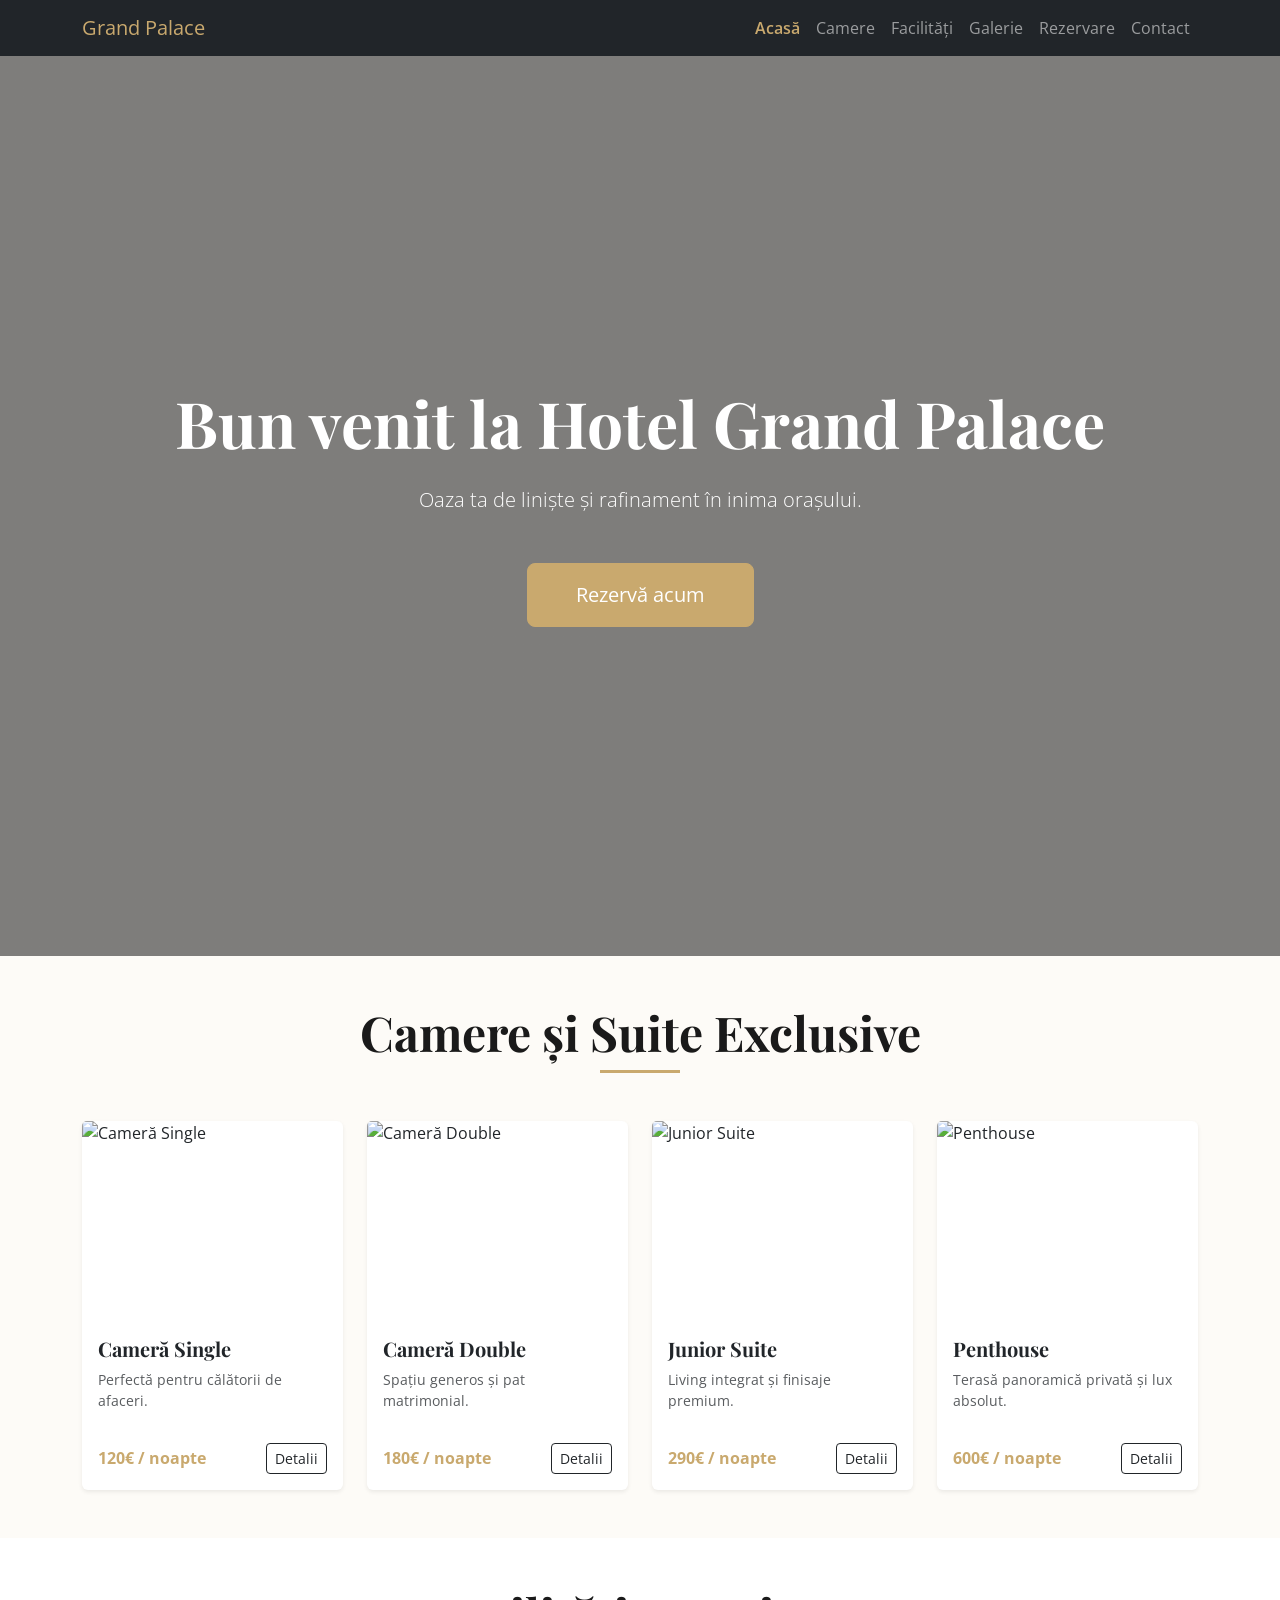
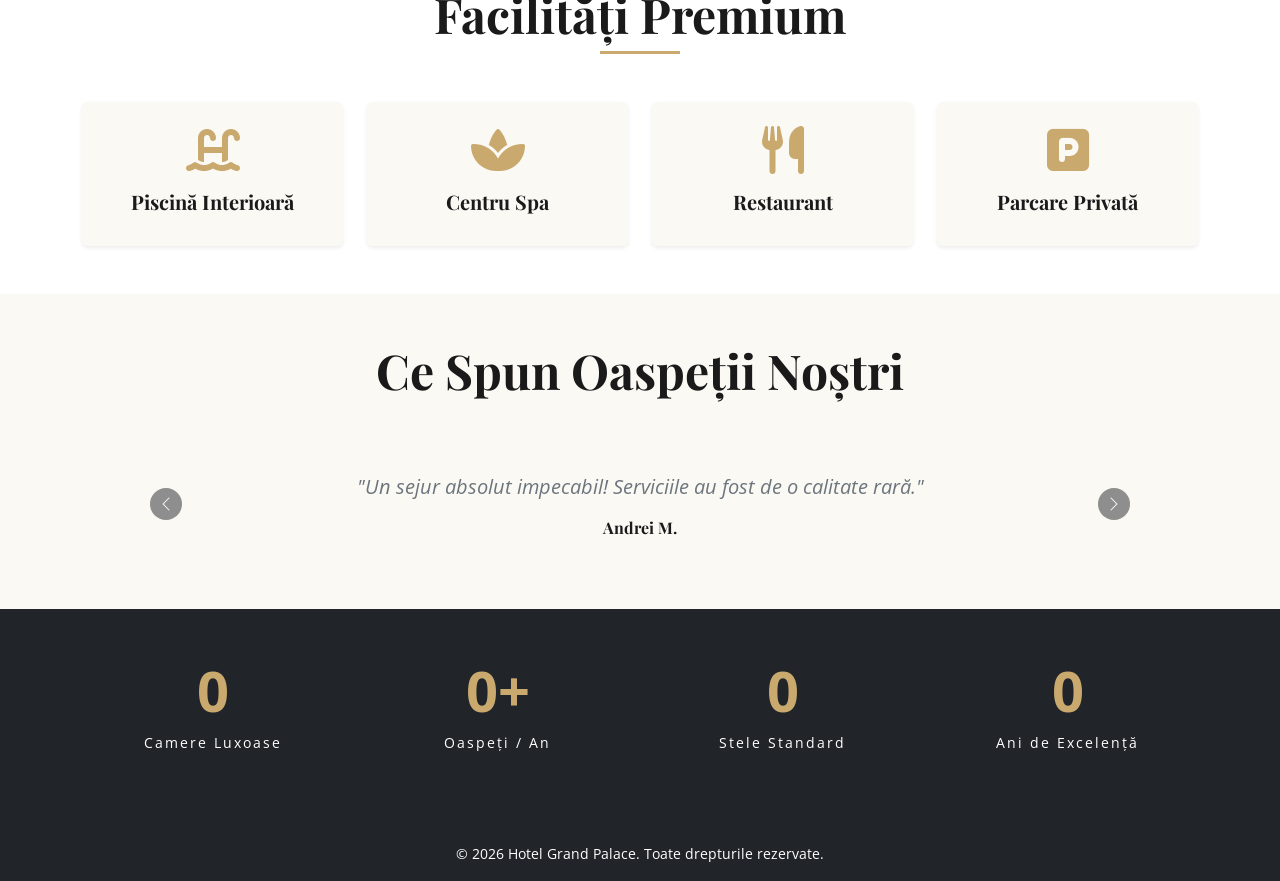
==== index.html @ fabc071b "." ====
<!DOCTYPE html>
<html lang="ro">
<head>
    <meta charset="UTF-8">
    <meta name="viewport" content="width=device-width, initial-scale=1.0">
    <title>Hotel Grand Palace | Lux și Confort la Superlativ</title>
    <meta name="description" content="Rezervați o cameră la Hotel Grand Palace. Experimentați servicii premium, facilități moderne, spa, restaurant și cazare de lux.">
    
    <link rel="shortcut icon" href="favicon.ico" type="image/x-icon">
    <link rel="preconnect" href="https://fonts.googleapis.com">
    <link rel="preconnect" href="https://fonts.gstatic.com" crossorigin>
    <link href="https://fonts.googleapis.com/css2?family=Open+Sans:wght@400;600&family=Playfair+Display:wght@600;700&display=swap" rel="stylesheet">
    <link href="https://cdn.jsdelivr.net/npm/bootstrap@5.3.3/dist/css/bootstrap.min.css" rel="stylesheet">
    <link rel="stylesheet" href="https://cdnjs.cloudflare.com/ajax/libs/font-awesome/6.4.0/css/all.min.css">
    <link rel="stylesheet" href="css/style.css">
</head>
<body>

    <nav class="navbar navbar-expand-lg navbar-dark bg-dark fixed-top">
        <div class="container">
            <a class="navbar-brand text-gold" href="index.html">Grand Palace</a>
            <button class="navbar-toggler" type="button" data-bs-toggle="collapse" data-bs-target="#mainNavbar">
                <span class="navbar-toggler-icon"></span>
            </button>
            <div class="collapse navbar-collapse" id="mainNavbar">
                <ul class="navbar-nav ms-auto">
                    <li class="nav-item"><a class="nav-link active" href="index.html">Acasă</a></li>
                    <li class="nav-item"><a class="nav-link" href="rooms.html">Camere</a></li>
                    <li class="nav-item"><a class="nav-link" href="facilities.html">Facilități</a></li>
                    <li class="nav-item"><a class="nav-link" href="gallery.html">Galerie</a></li>
                    <li class="nav-item"><a class="nav-link" href="booking.html">Rezervare</a></li>
                    <li class="nav-item"><a class="nav-link" href="contact.html">Contact</a></li>
                </ul>
            </div>
        </div>
    </nav>

    <header class="hero-section d-flex align-items-center text-center text-white" style="background: linear-gradient(rgba(0,0,0,0.5), rgba(0,0,0,0.5)), url('img/hero/hero-bg.jpg') no-repeat center center/cover; height: 100vh;">
        <div class="container">
            <h1 class="display-3 fw-bold mb-4">Bun venit la Hotel Grand Palace</h1>
            <p class="lead mb-5">Oaza ta de liniște și rafinament în inima orașului.</p>
            <a href="booking.html" class="btn btn-gold btn-lg px-5 py-3">Rezervă acum</a>
        </div>
    </header>

    <main>
        <section id="rooms-preview" class="py-5">
            <div class="container">
                <div class="text-center mb-5">
                    <h2 class="display-5 fw-bold">Camere și Suite Exclusive</h2>
                    <div class="mx-auto bg-gold" style="width: 80px; height: 3px;"></div>
                </div>
                <div class="row g-4">
                    <div class="col-md-6 col-lg-3">
                        <div class="card h-100 shadow-sm border-0">
                            <img src="img/rooms/single.jpg" class="card-img-top" alt="Cameră Single" style="height: 200px; object-fit: cover;">
                            <div class="card-body d-flex flex-column">
                                <h3 class="h5 card-title fw-bold">Cameră Single</h3>
                                <p class="card-text text-muted small flex-grow-1">Perfectă pentru călătorii de afaceri.</p>
                                <div class="d-flex justify-content-between align-items-center mt-3">
                                    <span class="fw-bold text-gold">120€ / noapte</span>
                                    <a href="rooms.html" class="btn btn-outline-dark btn-sm">Detalii</a>
                                </div>
                            </div>
                        </div>
                    </div>
                    <div class="col-md-6 col-lg-3">
                        <div class="card h-100 shadow-sm border-0">
                            <img src="img/rooms/double.jpg" class="card-img-top" alt="Cameră Double" style="height: 200px; object-fit: cover;">
                            <div class="card-body d-flex flex-column">
                                <h3 class="h5 card-title fw-bold">Cameră Double</h3>
                                <p class="card-text text-muted small flex-grow-1">Spațiu generos și pat matrimonial.</p>
                                <div class="d-flex justify-content-between align-items-center mt-3">
                                    <span class="fw-bold text-gold">180€ / noapte</span>
                                    <a href="rooms.html" class="btn btn-outline-dark btn-sm">Detalii</a>
                                </div>
                            </div>
                        </div>
                    </div>
                    <div class="col-md-6 col-lg-3">
                        <div class="card h-100 shadow-sm border-0">
                            <img src="img/rooms/suite.jpg" class="card-img-top" alt="Junior Suite" style="height: 200px; object-fit: cover;">
                            <div class="card-body d-flex flex-column">
                                <h3 class="h5 card-title fw-bold">Junior Suite</h3>
                                <p class="card-text text-muted small flex-grow-1">Living integrat și finisaje premium.</p>
                                <div class="d-flex justify-content-between align-items-center mt-3">
                                    <span class="fw-bold text-gold">290€ / noapte</span>
                                    <a href="rooms.html" class="btn btn-outline-dark btn-sm">Detalii</a>
                                </div>
                            </div>
                        </div>
                    </div>
                    <div class="col-md-6 col-lg-3">
                        <div class="card h-100 shadow-sm border-0">
                            <img src="img/rooms/penthouse.jpg" class="card-img-top" alt="Penthouse" style="height: 200px; object-fit: cover;">
                            <div class="card-body d-flex flex-column">
                                <h3 class="h5 card-title fw-bold">Penthouse</h3>
                                <p class="card-text text-muted small flex-grow-1">Terasă panoramică privată și lux absolut.</p>
                                <div class="d-flex justify-content-between align-items-center mt-3">
                                    <span class="fw-bold text-gold">600€ / noapte</span>
                                    <a href="rooms.html" class="btn btn-outline-dark btn-sm">Detalii</a>
                                </div>
                            </div>
                        </div>
                    </div>
                </div>
            </div>
        </section>

        <section id="facilities-preview" class="py-5 bg-white">
            <div class="container text-center">
                <div class="text-center mb-5">
                    <h2 class="display-5 fw-bold">Facilități Premium</h2>
                    <div class="mx-auto bg-gold" style="width: 80px; height: 3px;"></div>
                </div>
                <div class="row g-4">
                    <div class="col-6 col-md-3">
                        <div class="p-4 rounded shadow-sm bg-light-custom">
                            <i class="fas fa-swimming-pool fa-3x text-gold mb-3"></i>
                            <h3 class="h5 fw-bold">Piscină Interioară</h3>
                        </div>
                    </div>
                    <div class="col-6 col-md-3">
                        <div class="p-4 rounded shadow-sm bg-light-custom">
                            <i class="fas fa-spa fa-3x text-gold mb-3"></i>
                            <h3 class="h5 fw-bold">Centru Spa</h3>
                        </div>
                    </div>
                    <div class="col-6 col-md-3">
                        <div class="p-4 rounded shadow-sm bg-light-custom">
                            <i class="fas fa-utensils fa-3x text-gold mb-3"></i>
                            <h3 class="h5 fw-bold">Restaurant</h3>
                        </div>
                    </div>
                    <div class="col-6 col-md-3">
                        <div class="p-4 rounded shadow-sm bg-light-custom">
                            <i class="fas fa-parking fa-3x text-gold mb-3"></i>
                            <h3 class="h5 fw-bold">Parcare Privată</h3>
                        </div>
                    </div>
                </div>
            </div>
        </section>

        <section id="testimonials" class="py-5 bg-light-custom">
            <div class="container">
                <div class="text-center mb-5"><h2 class="display-5 fw-bold">Ce Spun Oaspeții Noștri</h2></div>
                <div id="testimonialCarousel" class="carousel slide" data-bs-ride="carousel">
                    <div class="carousel-inner text-center max-w-700 mx-auto py-4">
                        <div class="carousel-item active">
                            <p class="fs-5 italic text-secondary">"Un sejur absolut impecabil! Serviciile au fost de o calitate rară."</p>
                            <h4 class="h6 fw-bold mb-0">Andrei M.</h4>
                        </div>
                        <div class="carousel-item">
                            <p class="fs-5 italic text-secondary">"Personalul este extrem de amabil, micul dejun variat și delicios."</p>
                            <h4 class="h6 fw-bold mb-0">Elena R.</h4>
                        </div>
                    </div>
                    <button class="carousel-control-prev" type="button" data-bs-target="#testimonialCarousel" data-bs-slide="prev">
                        <span class="carousel-control-prev-icon bg-dark rounded-circle p-2"></span>
                    </button>
                    <button class="carousel-control-next" type="button" data-bs-target="#testimonialCarousel" data-bs-slide="next">
                        <span class="carousel-control-next-icon bg-dark rounded-circle p-2"></span>
                    </button>
                </div>
            </div>
        </section>

        <section id="counters" class="py-5 bg-dark text-white">
            <div class="container text-center">
                <div class="row g-4">
                    <div class="col-6 col-md-3">
                        <span class="display-4 fw-bold text-gold counter" data-target="150">0</span>
                        <p class="small tracking-wide mt-2">Camere Luxoase</p>
                    </div>
                    <div class="col-6 col-md-3">
                        <span class="display-4 fw-bold text-gold counter" data-target="12000">0</span><span class="display-4 fw-bold text-gold">+</span>
                        <p class="small tracking-wide mt-2">Oaspeți / An</p>
                    </div>
                    <div class="col-6 col-md-3">
                        <span class="display-4 fw-bold text-gold counter" data-target="5">0</span>
                        <p class="small tracking-wide mt-2">Stele Standard</p>
                    </div>
                    <div class="col-6 col-md-3">
                        <span class="display-4 fw-bold text-gold counter" data-target="10">0</span>
                        <p class="small tracking-wide mt-2">Ani de Excelență</p>
                    </div>
                </div>
            </div>
        </section>
    </main>

    <footer class="bg-dark text-white pt-4 pb-3 text-center">
        <small>&copy; 2026 Hotel Grand Palace. Toate drepturile rezervate.</small>
    </footer>

    <script src="https://cdn.jsdelivr.net/npm/bootstrap@5.3.3/dist/js/bootstrap.bundle.min.js"></script>
    <script src="js/main.js" defer></script>
</body>
</html>
---- css/style.css ----
/* Variabile pentru culorile din cerințe */
:root {
    --primary-gold: #C9A96E;
    --accent-blue: #1A237E;
    --light-bg: #fdfbf7; /* crem neutru */
    --dark-neutral: #1a1a1a;
    --font-titles: 'Playfair Display', serif;
    --font-body: 'Open Sans', sans-serif;
}

body {
    font-family: var(--font-body);
    background-color: var(--light-bg);
    color: var(--dark-neutral);
    padding-top: 56px; /* Pentru a nu ascunde conținutul sub meniul fix */
}

/* Stiluri pentru Titluri */
h1, h2, h3, h4, h5, h6, .font-title {
    font-family: var(--font-titles);
}

/* Elemente personalizate bazate pe cerințe */
.text-gold {
    color: var(--primary-gold) !important;
}

.bg-gold {
    background-color: var(--primary-gold) !important;
}

.btn-gold {
    background-color: var(--primary-gold);
    color: #fff;
    border: 1px solid var(--primary-gold);
    transition: all 0.3s ease;
}

.btn-gold:hover {
    background-color: transparent;
    color: var(--primary-gold);
    border-color: var(--primary-gold);
}

/* Navigarea */
.navbar-nav .nav-link.active {
    color: var(--primary-gold) !important;
    font-weight: 600;
}
/* Fundal suplimentar crem deschis */
.bg-light-custom {
    background-color: #fbf9f4 !important;
}

/* Limitare lățime text testimoniale pentru lizibilitate */
.max-w-700 {
    max-width: 700px;
}

.italic {
    font-style: italic;
}

/* Distanțare litere pentru un aspect elegant */
.tracking-wide {
    letter-spacing: 2px;
}

/* Asigură-te că butoanele de carousel au contrast pe fundal deschis */
.carousel-control-prev-icon, .carousel-control-next-icon {
    background-size: 50%;
}
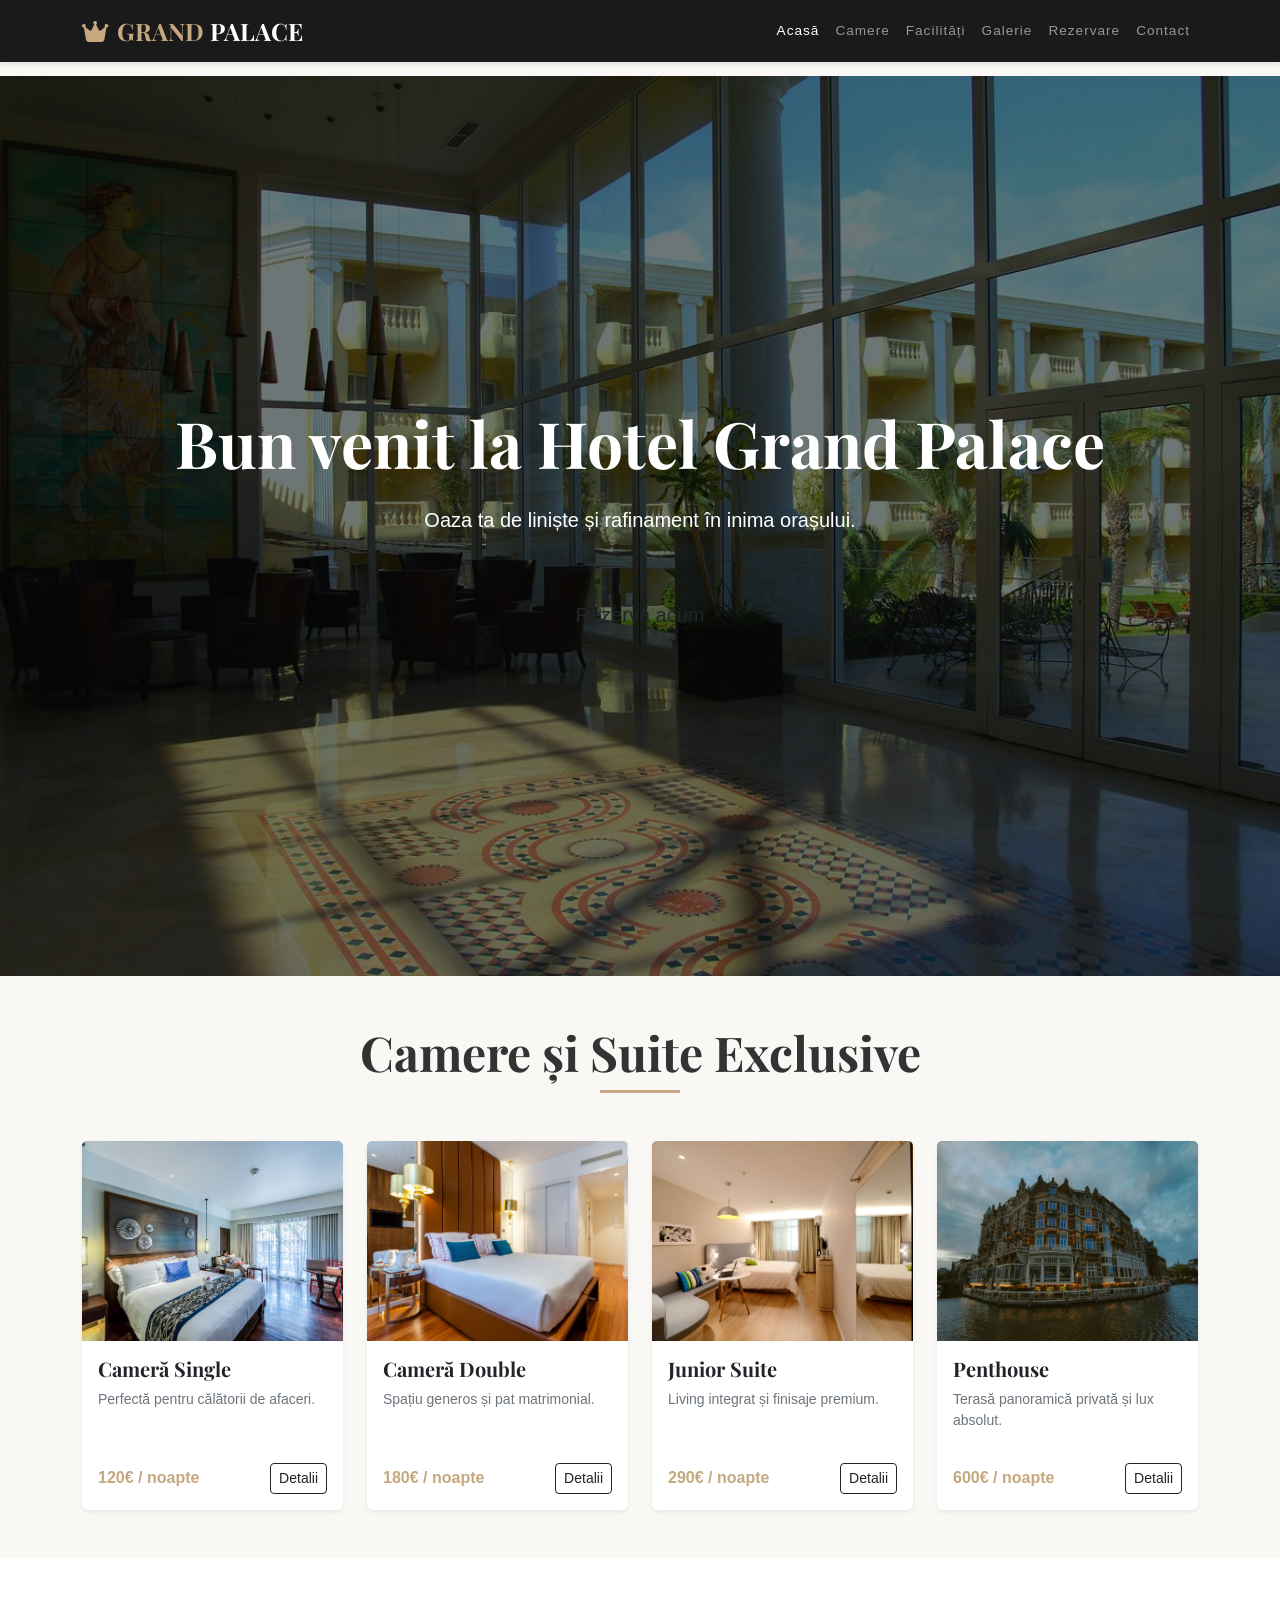
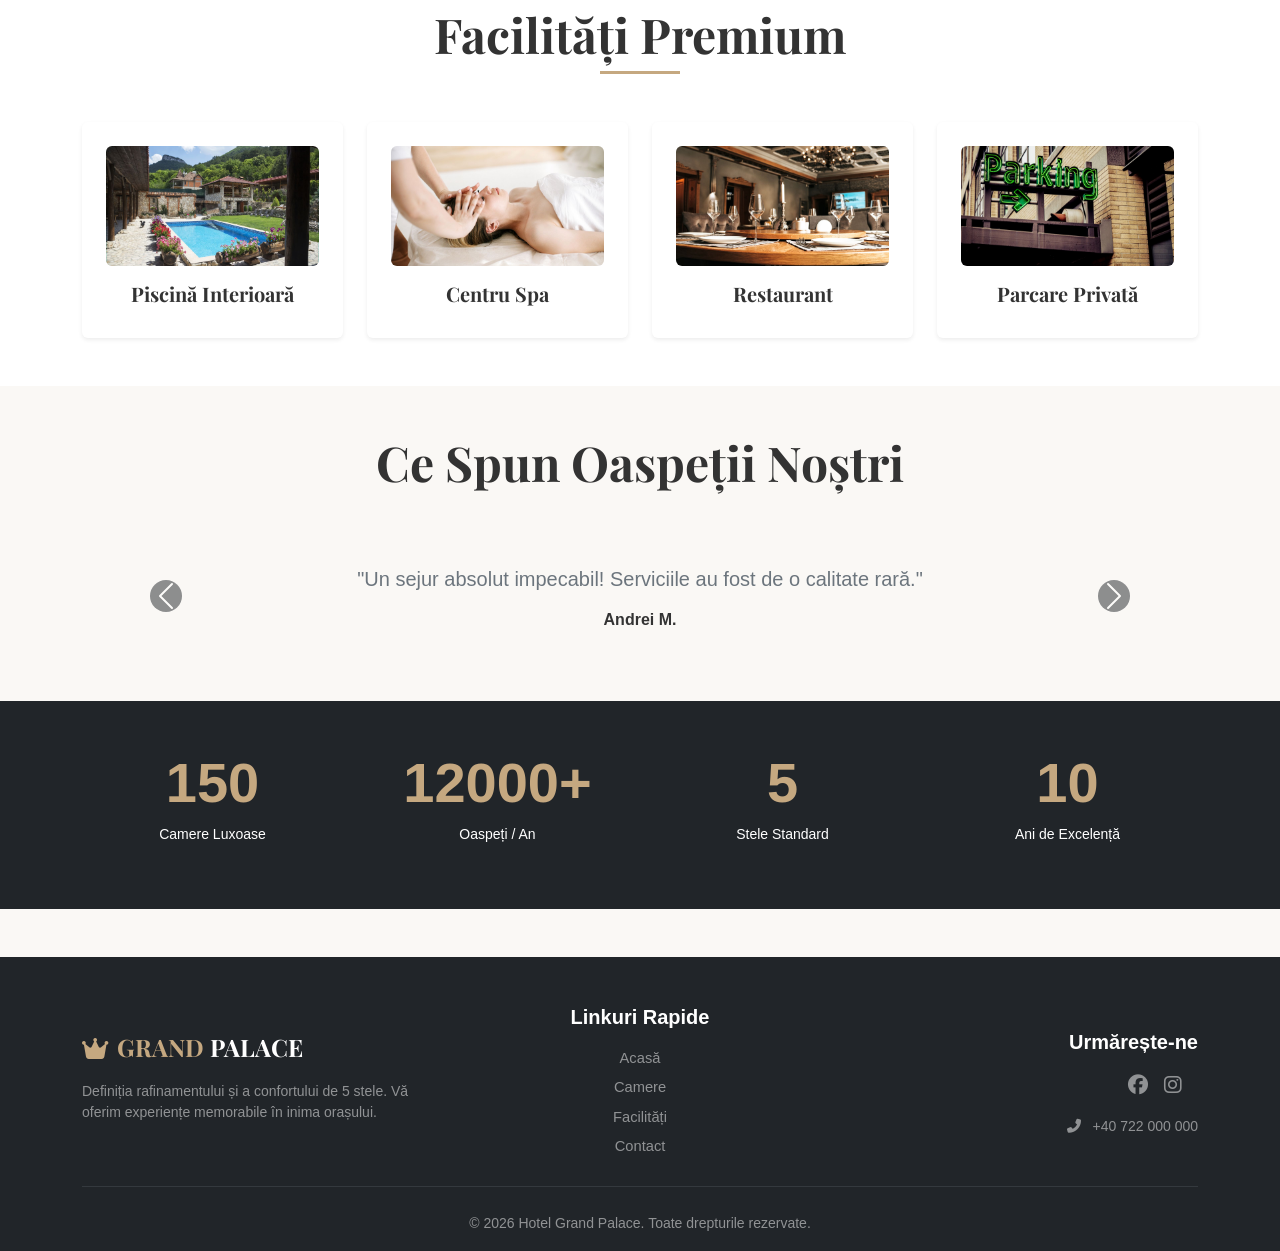
==== commit c3f9d1eb: "Editarile facute" ====
--- a/index.html
+++ b/index.html
@@ -16,9 +16,12 @@
 </head>
 <body>
 
+    <!-- Navigație cu Logo Stilizat (Fără Imagine) -->
     <nav class="navbar navbar-expand-lg navbar-dark bg-dark fixed-top">
         <div class="container">
-            <a class="navbar-brand text-gold" href="index.html">Grand Palace</a>
+            <a class="navbar-brand d-flex align-items-center fw-bold text-uppercase tracking-wide fs-4" href="index.html" style="font-family: 'Playfair Display', serif;">
+                <i class="fas fa-crown text-gold me-2"></i><span class="text-gold">Grand</span>&nbsp;<span class="text-white">Palace</span>
+            </a>
             <button class="navbar-toggler" type="button" data-bs-toggle="collapse" data-bs-target="#mainNavbar">
                 <span class="navbar-toggler-icon"></span>
             </button>
@@ -35,7 +38,7 @@
         </div>
     </nav>
 
-    <header class="hero-section d-flex align-items-center text-center text-white" style="background: linear-gradient(rgba(0,0,0,0.5), rgba(0,0,0,0.5)), url('img/hero/hero-bg.jpg') no-repeat center center/cover; height: 100vh;">
+    <header class="hero-section d-flex align-items-center text-center text-white" style="background: linear-gradient(rgba(0,0,0,0.5), rgba(0,0,0,0.5)), url('img/luxury hotel lobby.jpg') no-repeat center center/cover; height: 100vh;">
         <div class="container">
             <h1 class="display-3 fw-bold mb-4">Bun venit la Hotel Grand Palace</h1>
             <p class="lead mb-5">Oaza ta de liniște și rafinament în inima orașului.</p>
@@ -53,10 +56,10 @@
                 <div class="row g-4">
                     <div class="col-md-6 col-lg-3">
                         <div class="card h-100 shadow-sm border-0">
-                            <img src="img/rooms/single.jpg" class="card-img-top" alt="Cameră Single" style="height: 200px; object-fit: cover;">
+                            <img src="img/hotel room single.jpg" class="card-img-top" alt="Cameră Single" style="height: 200px; object-fit: cover;">
                             <div class="card-body d-flex flex-column">
                                 <h3 class="h5 card-title fw-bold">Cameră Single</h3>
-                                <p class="card-text text-muted small flex-grow-1">Perfectă pentru călătorii de afaceri.</p>
+                                <p class="card-text text-white-50 small flex-grow-1" style="color: #6c757d !important;">Perfectă pentru călătorii de afaceri.</p>
                                 <div class="d-flex justify-content-between align-items-center mt-3">
                                     <span class="fw-bold text-gold">120€ / noapte</span>
                                     <a href="rooms.html" class="btn btn-outline-dark btn-sm">Detalii</a>
@@ -66,10 +69,10 @@
                     </div>
                     <div class="col-md-6 col-lg-3">
                         <div class="card h-100 shadow-sm border-0">
-                            <img src="img/rooms/double.jpg" class="card-img-top" alt="Cameră Double" style="height: 200px; object-fit: cover;">
+                            <img src="img/hotel room double.jpg" class="card-img-top" alt="Cameră Double" style="height: 200px; object-fit: cover;">
                             <div class="card-body d-flex flex-column">
                                 <h3 class="h5 card-title fw-bold">Cameră Double</h3>
-                                <p class="card-text text-muted small flex-grow-1">Spațiu generos și pat matrimonial.</p>
+                                <p class="card-text text-white-50 small flex-grow-1" style="color: #6c757d !important;">Spațiu generos și pat matrimonial.</p>
                                 <div class="d-flex justify-content-between align-items-center mt-3">
                                     <span class="fw-bold text-gold">180€ / noapte</span>
                                     <a href="rooms.html" class="btn btn-outline-dark btn-sm">Detalii</a>
@@ -79,10 +82,10 @@
                     </div>
                     <div class="col-md-6 col-lg-3">
                         <div class="card h-100 shadow-sm border-0">
-                            <img src="img/rooms/suite.jpg" class="card-img-top" alt="Junior Suite" style="height: 200px; object-fit: cover;">
+                            <img src="img/hotel suite room.jpg" class="card-img-top" alt="Junior Suite" style="height: 200px; object-fit: cover;">
                             <div class="card-body d-flex flex-column">
                                 <h3 class="h5 card-title fw-bold">Junior Suite</h3>
-                                <p class="card-text text-muted small flex-grow-1">Living integrat și finisaje premium.</p>
+                                <p class="card-text text-white-50 small flex-grow-1" style="color: #6c757d !important;">Living integrat și finisaje premium.</p>
                                 <div class="d-flex justify-content-between align-items-center mt-3">
                                     <span class="fw-bold text-gold">290€ / noapte</span>
                                     <a href="rooms.html" class="btn btn-outline-dark btn-sm">Detalii</a>
@@ -92,10 +95,10 @@
                     </div>
                     <div class="col-md-6 col-lg-3">
                         <div class="card h-100 shadow-sm border-0">
-                            <img src="img/rooms/penthouse.jpg" class="card-img-top" alt="Penthouse" style="height: 200px; object-fit: cover;">
+                            <img src="img/hotel penthouse luxury.jpg" class="card-img-top" alt="Penthouse" style="height: 200px; object-fit: cover;">
                             <div class="card-body d-flex flex-column">
                                 <h3 class="h5 card-title fw-bold">Penthouse</h3>
-                                <p class="card-text text-muted small flex-grow-1">Terasă panoramică privată și lux absolut.</p>
+                                <p class="card-text text-white-50 small flex-grow-1" style="color: #6c757d !important;">Terasă panoramică privată și lux absolut.</p>
                                 <div class="d-flex justify-content-between align-items-center mt-3">
                                     <span class="fw-bold text-gold">600€ / noapte</span>
                                     <a href="rooms.html" class="btn btn-outline-dark btn-sm">Detalii</a>
@@ -116,25 +119,25 @@
                 <div class="row g-4">
                     <div class="col-6 col-md-3">
                         <div class="p-4 rounded shadow-sm bg-light-custom">
-                            <i class="fas fa-swimming-pool fa-3x text-gold mb-3"></i>
+                            <img src="img/hotel swimming pool.jpg" alt="Piscină" class="img-fluid rounded mb-3" style="height: 120px; object-fit: cover; width: 100%;">
                             <h3 class="h5 fw-bold">Piscină Interioară</h3>
                         </div>
                     </div>
                     <div class="col-6 col-md-3">
                         <div class="p-4 rounded shadow-sm bg-light-custom">
-                            <i class="fas fa-spa fa-3x text-gold mb-3"></i>
+                            <img src="img/hotel spa massage (2).jpg" alt="Centru Spa" class="img-fluid rounded mb-3" style="height: 120px; object-fit: cover; width: 100%;">
                             <h3 class="h5 fw-bold">Centru Spa</h3>
                         </div>
                     </div>
                     <div class="col-6 col-md-3">
                         <div class="p-4 rounded shadow-sm bg-light-custom">
-                            <i class="fas fa-utensils fa-3x text-gold mb-3"></i>
+                            <img src="img/fine dining restaurant.jpg" alt="Restaurant" class="img-fluid rounded mb-3" style="height: 120px; object-fit: cover; width: 100%;">
                             <h3 class="h5 fw-bold">Restaurant</h3>
                         </div>
                     </div>
                     <div class="col-6 col-md-3">
                         <div class="p-4 rounded shadow-sm bg-light-custom">
-                            <i class="fas fa-parking fa-3x text-gold mb-3"></i>
+                            <img src="img/private parking.jpg" alt="Parcare Privată" class="img-fluid rounded mb-3" style="height: 120px; object-fit: cover; width: 100%;">
                             <h3 class="h5 fw-bold">Parcare Privată</h3>
                         </div>
                     </div>
@@ -170,19 +173,19 @@
             <div class="container text-center">
                 <div class="row g-4">
                     <div class="col-6 col-md-3">
-                        <span class="display-4 fw-bold text-gold counter" data-target="150">0</span>
+                        <span class="display-4 fw-bold text-gold counter" data-target="150">150</span>
                         <p class="small tracking-wide mt-2">Camere Luxoase</p>
                     </div>
                     <div class="col-6 col-md-3">
-                        <span class="display-4 fw-bold text-gold counter" data-target="12000">0</span><span class="display-4 fw-bold text-gold">+</span>
+                        <span class="display-4 fw-bold text-gold counter" data-target="12000">12000</span><span class="display-4 fw-bold text-gold">+</span>
                         <p class="small tracking-wide mt-2">Oaspeți / An</p>
                     </div>
                     <div class="col-6 col-md-3">
-                        <span class="display-4 fw-bold text-gold counter" data-target="5">0</span>
+                        <span class="display-4 fw-bold text-gold counter" data-target="5">5</span>
                         <p class="small tracking-wide mt-2">Stele Standard</p>
                     </div>
                     <div class="col-6 col-md-3">
-                        <span class="display-4 fw-bold text-gold counter" data-target="10">0</span>
+                        <span class="display-4 fw-bold text-gold counter" data-target="10">10</span>
                         <p class="small tracking-wide mt-2">Ani de Excelență</p>
                     </div>
                 </div>
@@ -190,8 +193,42 @@
         </section>
     </main>
 
-    <footer class="bg-dark text-white pt-4 pb-3 text-center">
-        <small>&copy; 2026 Hotel Grand Palace. Toate drepturile rezervate.</small>
+    <!-- Subsol cu Logo Stilizat -->
+    <footer class="bg-dark text-white pt-5 pb-3">
+        <div class="container">
+            <div class="row g-4 text-center text-md-start align-items-center">
+                <div class="col-md-4">
+                    <div class="mb-3">
+                        <a class="text-decoration-none fw-bold text-uppercase tracking-wide fs-4" href="index.html" style="font-family: 'Playfair Display', serif;">
+                            <i class="fas fa-crown text-gold me-2"></i><span class="text-gold">Grand</span>&nbsp;<span class="text-white">Palace</span>
+                        </a>
+                    </div>
+                    <p class="text-white-50 small">Definiția rafinamentului și a confortului de 5 stele. Vă oferim experiențe memorabile în inima orașului.</p>
+                </div>
+                <div class="col-md-4 text-md-center">
+                    <h5 class="text-white fw-bold mb-3">Linkuri Rapide</h5>
+                    <ul class="list-unstyled mb-0">
+                        <li class="mb-1"><a href="index.html" class="text-white-50 text-decoration-none small hover-gold">Acasă</a></li>
+                        <li class="mb-1"><a href="rooms.html" class="text-white-50 text-decoration-none small hover-gold">Camere</a></li>
+                        <li class="mb-1"><a href="facilities.html" class="text-white-50 text-decoration-none small hover-gold">Facilități</a></li>
+                        <li class="mb-1"><a href="contact.html" class="text-white-50 text-decoration-none small hover-gold">Contact</a></li>
+                    </ul>
+                </div>
+                <div class="col-md-4 text-md-end">
+                    <h5 class="text-white fw-bold mb-3">Urmărește-ne</h5>
+                    <div class="d-flex justify-content-center justify-content-md-end gap-3 mb-3">
+                        <a href="#" class="text-white-50 fs-5 hover-gold"><i class="fab fa-facebook"></i></a>
+                        <a href="#" class="text-white-50 fs-5 hover-gold"><i class="fab fa-instagram"></i></a>
+                        <a href="#" class="text-white-50 fs-5 hover-gold"><i class="fab fa-tripadvisor"></i></a>
+                    </div>
+                    <p class="text-white-50 small mb-0"><i class="fas fa-phone-alt me-2"></i> +40 722 000 000</p>
+                </div>
+            </div>
+            <hr class="border-secondary my-4">
+            <div class="text-center">
+                <small class="text-white-50">&copy; 2026 Hotel Grand Palace. Toate drepturile rezervate.</small>
+            </div>
+        </div>
     </footer>
 
     <script src="https://cdn.jsdelivr.net/npm/bootstrap@5.3.3/dist/js/bootstrap.bundle.min.js"></script>
--- a/css/style.css
+++ b/css/style.css
@@ -1,72 +1,78 @@
-/* Variabile pentru culorile din cerințe */
-:root {
-    --primary-gold: #C9A96E;
-    --accent-blue: #1A237E;
-    --light-bg: #fdfbf7; /* crem neutru */
-    --dark-neutral: #1a1a1a;
-    --font-titles: 'Playfair Display', serif;
-    --font-body: 'Open Sans', sans-serif;
+/* ==========================================================================
+   1. Stiluri Globale
+   ========================================================================== */
+body {
+    font-family: 'Montserrat', sans-serif;
+    background-color: #faf8f5;
+    color: #333;
+    padding-top: 76px; /* Ajustare pentru navbar-ul fix */
 }
 
-body {
-    font-family: var(--font-body);
-    background-color: var(--light-bg);
-    color: var(--dark-neutral);
-    padding-top: 56px; /* Pentru a nu ascunde conținutul sub meniul fix */
+/* ==========================================================================
+   2. Tipografie și Culori
+   ========================================================================== */
+h1, h2, h3, .navbar-brand {
+    font-family: 'Playfair Display', serif;
 }
 
-/* Stiluri pentru Titluri */
-h1, h2, h3, h4, h5, h6, .font-title {
-    font-family: var(--font-titles);
-}
-
-/* Elemente personalizate bazate pe cerințe */
 .text-gold {
-    color: var(--primary-gold) !important;
+    color: #c5a880 !important;
 }
 
 .bg-gold {
-    background-color: var(--primary-gold) !important;
+    background-color: #c5a880 !important;
 }
 
-.btn-gold {
-    background-color: var(--primary-gold);
-    color: #fff;
-    border: 1px solid var(--primary-gold);
-    transition: all 0.3s ease;
+/* ==========================================================================
+   3. Elemente de Design Facilități
+   ========================================================================== */
+.line-separator {
+    width: 80px;
+    height: 3px;
+    margin-bottom: 2rem;
 }
 
-.btn-gold:hover {
-    background-color: transparent;
-    color: var(--primary-gold);
-    border-color: var(--primary-gold);
+.img-facility {
+    height: 400px;
+    width: 100%;
+    object-fit: cover;
+    border-radius: 8px;
+    transition: transform 0.4s ease;
 }
 
-/* Navigarea */
-.navbar-nav .nav-link.active {
-    color: var(--primary-gold) !important;
-    font-weight: 600;
-}
-/* Fundal suplimentar crem deschis */
-.bg-light-custom {
-    background-color: #fbf9f4 !important;
+/* Efect de zoom la trecerea mouse-ului */
+.img-facility:hover {
+    transform: scale(1.02);
 }
 
-/* Limitare lățime text testimoniale pentru lizibilitate */
-.max-w-700 {
-    max-width: 700px;
+/* Stilizare liste cu iconițe */
+.list-unstyled li {
+    margin-bottom: 10px;
+    font-size: 1.05rem;
+    color: #555;
 }
 
-.italic {
-    font-style: italic;
+.list-unstyled li i {
+    width: 25px;
+    text-align: center;
 }
 
-/* Distanțare litere pentru un aspect elegant */
-.tracking-wide {
-    letter-spacing: 2px;
+/* ==========================================================================
+   4. Navigație și Footer
+   ========================================================================== */
+.navbar {
+    background-color: #1a1a1a !important;
+    box-shadow: 0 2px 5px rgba(0,0,0,0.1);
 }
 
-/* Asigură-te că butoanele de carousel au contrast pe fundal deschis */
-.carousel-control-prev-icon, .carousel-control-next-icon {
-    background-size: 50%;
+.navbar-nav .nav-link {
+    font-size: 0.85rem;
+    letter-spacing: 1px;
+}
+
+footer {
+    background-color: #1a1a1a;
+    color: #fff;
+    padding: 2rem 0;
+    margin-top: 3rem;
 }
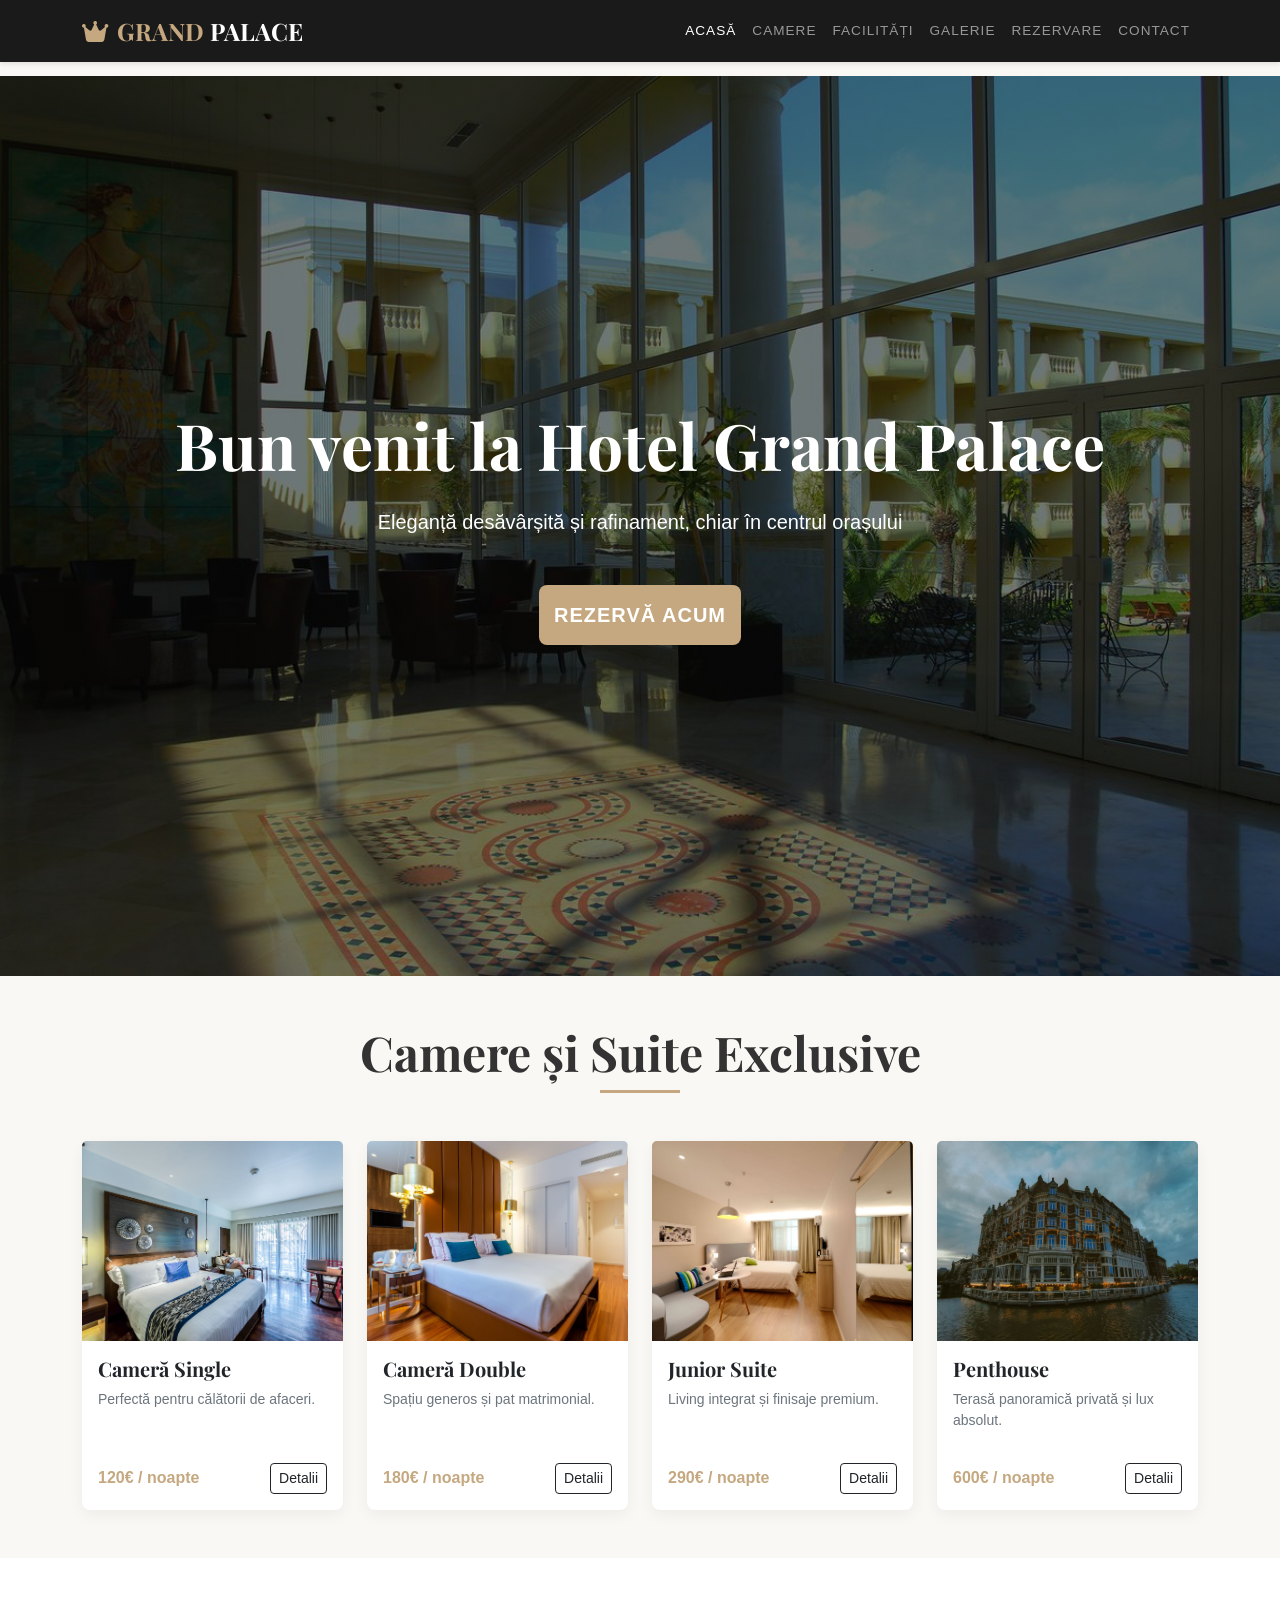
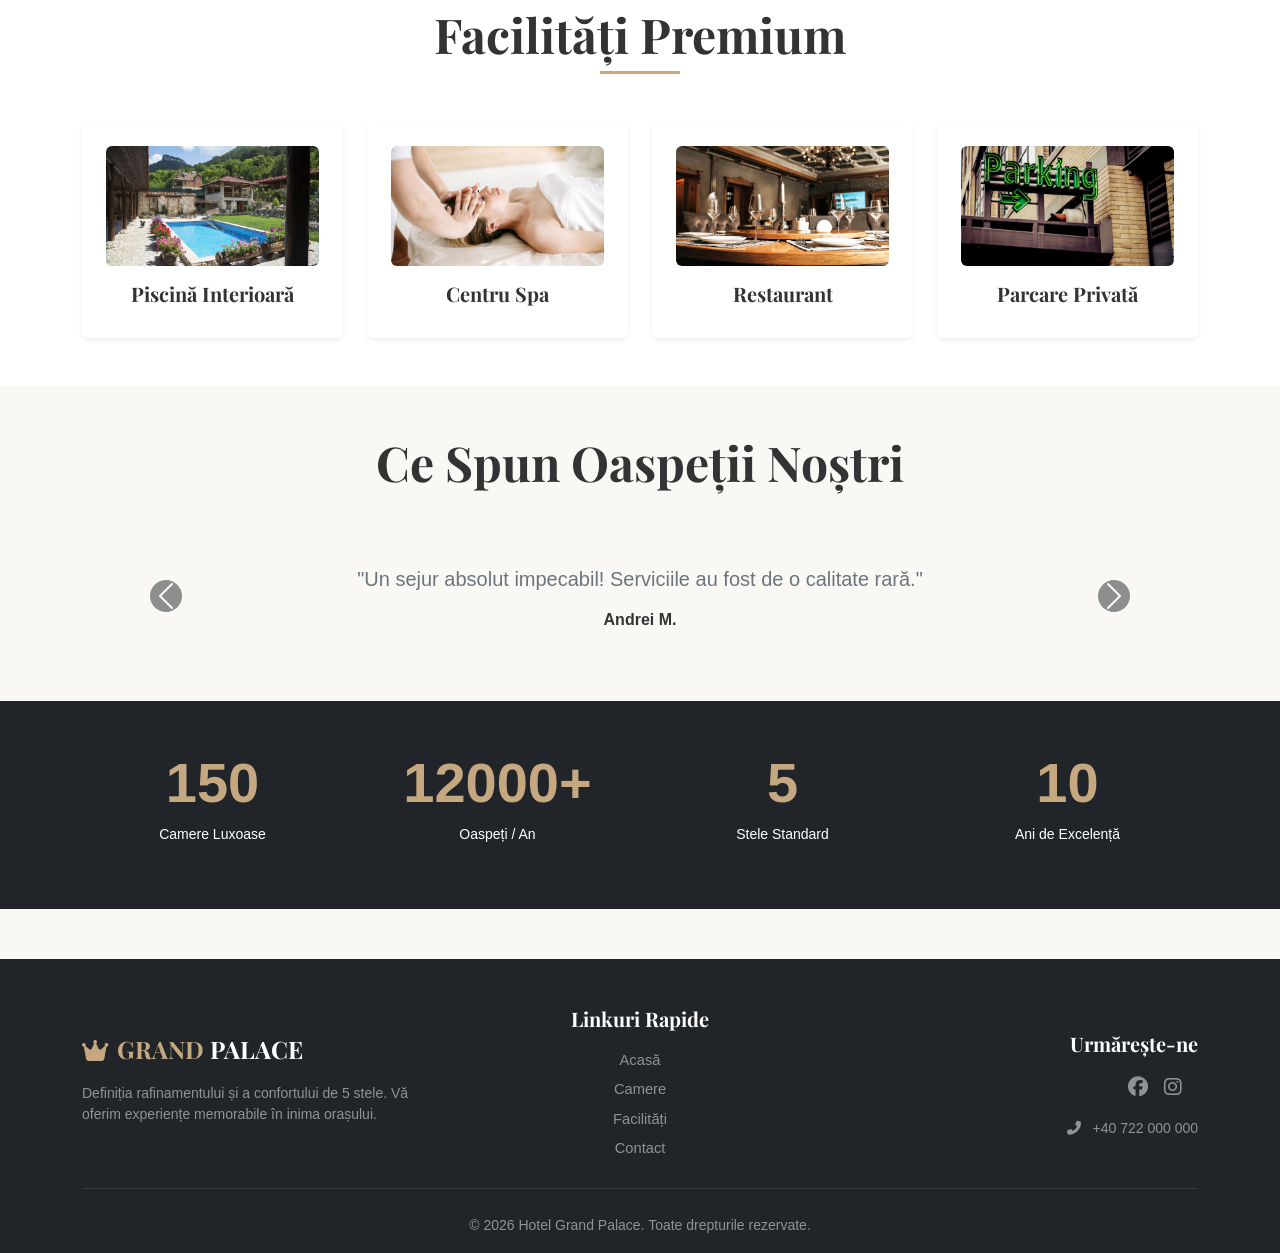
==== commit 4dce5b97: "Am editat" ====
--- a/index.html
+++ b/index.html
@@ -16,7 +16,7 @@
 </head>
 <body>
 
-    <!-- Navigație cu Logo Stilizat (Fără Imagine) -->
+    
     <nav class="navbar navbar-expand-lg navbar-dark bg-dark fixed-top">
         <div class="container">
             <a class="navbar-brand d-flex align-items-center fw-bold text-uppercase tracking-wide fs-4" href="index.html" style="font-family: 'Playfair Display', serif;">
@@ -41,7 +41,7 @@
     <header class="hero-section d-flex align-items-center text-center text-white" style="background: linear-gradient(rgba(0,0,0,0.5), rgba(0,0,0,0.5)), url('img/luxury hotel lobby.jpg') no-repeat center center/cover; height: 100vh;">
         <div class="container">
             <h1 class="display-3 fw-bold mb-4">Bun venit la Hotel Grand Palace</h1>
-            <p class="lead mb-5">Oaza ta de liniște și rafinament în inima orașului.</p>
+            <p class="lead mb-5">Eleganță desăvârșită și rafinament, chiar în centrul orașului</p>
             <a href="booking.html" class="btn btn-gold btn-lg px-5 py-3">Rezervă acum</a>
         </div>
     </header>
--- a/css/style.css
+++ b/css/style.css
@@ -1,16 +1,12 @@
-/* ==========================================================================
-   1. Stiluri Globale
-   ========================================================================== */
+
 body {
     font-family: 'Montserrat', sans-serif;
     background-color: #faf8f5;
     color: #333;
-    padding-top: 76px; /* Ajustare pentru navbar-ul fix */
+    padding-top: 76px;
 }
 
-/* ==========================================================================
-   2. Tipografie și Culori
-   ========================================================================== */
+
 h1, h2, h3, .navbar-brand {
     font-family: 'Playfair Display', serif;
 }
@@ -23,9 +19,7 @@
     background-color: #c5a880 !important;
 }
 
-/* ==========================================================================
-   3. Elemente de Design Facilități
-   ========================================================================== */
+
 .line-separator {
     width: 80px;
     height: 3px;
@@ -40,12 +34,10 @@
     transition: transform 0.4s ease;
 }
 
-/* Efect de zoom la trecerea mouse-ului */
 .img-facility:hover {
     transform: scale(1.02);
 }
 
-/* Stilizare liste cu iconițe */
 .list-unstyled li {
     margin-bottom: 10px;
     font-size: 1.05rem;
@@ -57,9 +49,7 @@
     text-align: center;
 }
 
-/* ==========================================================================
-   4. Navigație și Footer
-   ========================================================================== */
+
 .navbar {
     background-color: #1a1a1a !important;
     box-shadow: 0 2px 5px rgba(0,0,0,0.1);
@@ -68,6 +58,12 @@
 .navbar-nav .nav-link {
     font-size: 0.85rem;
     letter-spacing: 1px;
+    text-transform: uppercase;
+    transition: color 0.3s ease;
+}
+
+.navbar-nav .nav-link:hover {
+    color: #c5a880 !important;
 }
 
 footer {
@@ -75,4 +71,92 @@
     color: #fff;
     padding: 2rem 0;
     margin-top: 3rem;
+}
+
+#bookingForm, #contactForm {
+    background: #ffffff;
+    padding: 40px !important;
+    border-radius: 15px;
+    box-shadow: 0 10px 30px rgba(0,0,0,0.05);
+    border: 1px solid #f0f0f0;
+}
+
+.form-control, .form-select {
+    padding: 12px 15px;
+    border: 1px solid #ddd;
+    border-radius: 8px;
+    transition: all 0.3s ease;
+}
+
+.form-control:focus, .form-select:focus {
+    border-color: #c5a880;
+    box-shadow: 0 0 0 3px rgba(197, 168, 128, 0.2);
+}
+
+.btn-gold {
+    background-color: #c5a880;
+    color: white;
+    font-weight: 600;
+    text-transform: uppercase;
+    letter-spacing: 1px;
+    border: none;
+    padding: 15px !important;
+    border-radius: 8px;
+    transition: background 0.3s;
+}
+
+.btn-gold:hover {
+    background-color: #a88d67;
+    color: white;
+}
+
+#totalPrice {
+    color: #c5a880;
+}
+
+.card {
+    border-radius: 8px !important;
+    border: none !important;
+    background: #ffffff !important;
+    box-shadow: 0 5px 15px rgba(0,0,0,0.05) !important;
+    transition: transform 0.3s ease;
+}
+
+.card:hover {
+    transform: translateY(-5px);
+}
+
+.card i {
+    font-size: 1.2rem;
+    color: #c5a880;
+    width: 30px;
+}
+
+footer {
+    background-color: #1a1a1a;
+    color: #a0a0a0;
+    padding: 60px 0 20px 0;
+    margin-top: 50px;
+}
+
+footer h5 {
+    color: #fff;
+    font-family: 'Playfair Display', serif;
+    margin-bottom: 20px;
+}
+
+
+footer ul li a {
+    color: #a0a0a0;
+    text-decoration: none;
+    transition: 0.3s;
+}
+
+footer ul li a:hover {
+    color: #c5a880; 
+}
+
+
+.text-gold {
+    color: #c5a880 !important;
 }
